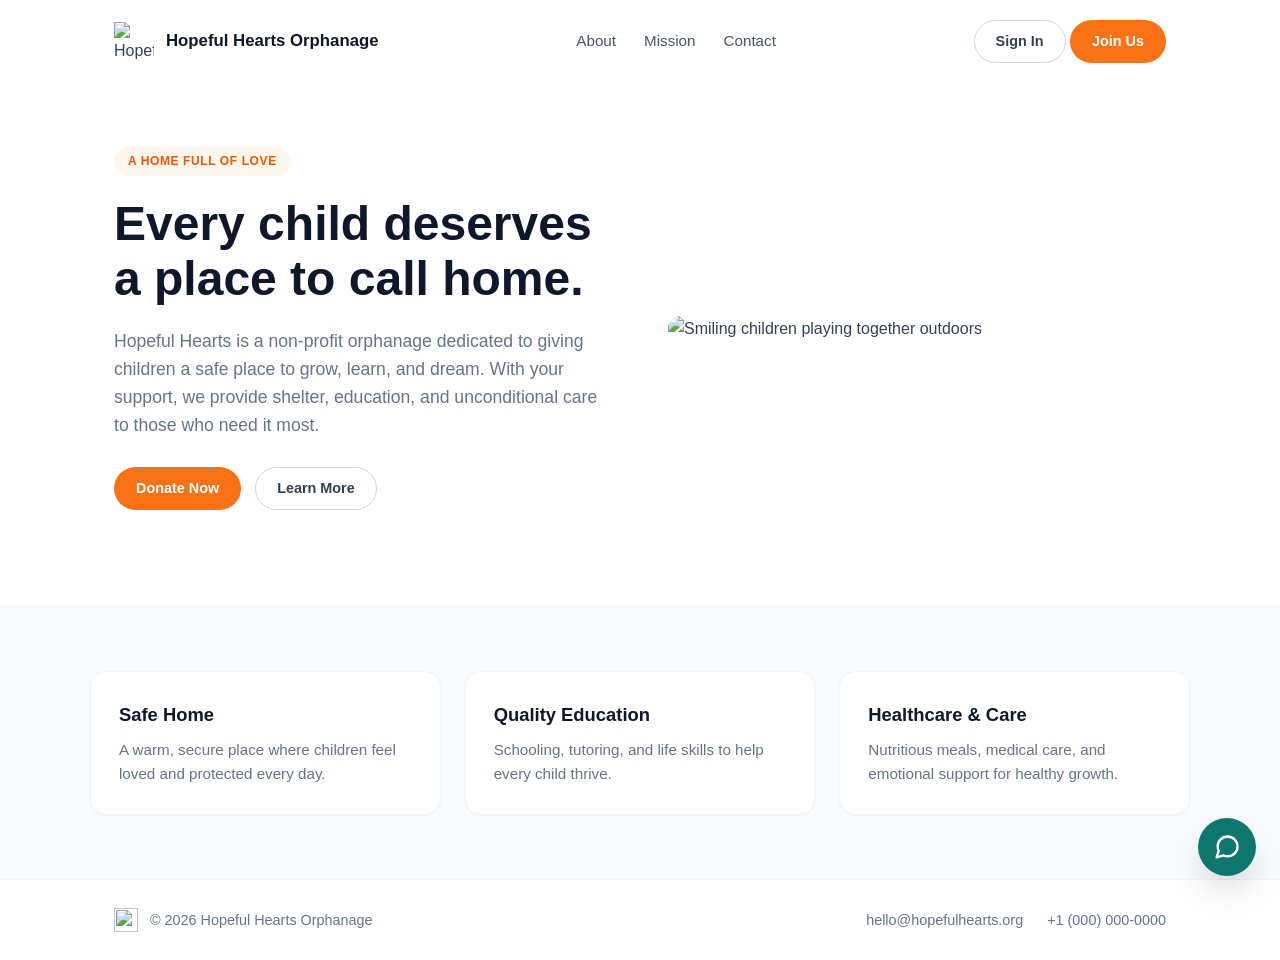
==== index.html @ b9cfb83c "Add chatbot assistant" ====
<!DOCTYPE html>
<html lang="en">
<head>
  <meta charset="UTF-8" />
  <meta name="viewport" content="width=device-width, initial-scale=1.0" />
  <title>Hopeful Hearts Orphanage — A Home Full of Love</title>
  <meta name="description" content="Hopeful Hearts is an NGO orphanage providing a safe, loving home, education, and bright futures for children in need." />
  <link rel="stylesheet" href="styles.css" />
</head>
<body>
  <header class="site-header">
    <div class="brand">
      <img src="logo.png" alt="Hopeful Hearts logo" class="brand-logo" />
      <span class="brand-name">Hopeful Hearts Orphanage</span>
    </div>
    <nav class="site-nav">
      <a href="#about">About</a>
      <a href="#mission">Mission</a>
      <a href="#contact">Contact</a>
      <a href="dashboard.html" id="dashboardLink" style="display:none;">📊 Dashboard</a>
    </nav>
    <div id="authButtons">
      <a href="login.html" class="btn btn-outline">Sign In</a>
      <a href="signup.html" class="btn btn-primary">Join Us</a>
    </div>
    <div id="userMenu" style="display:none; align-items:center; gap:12px;">
      <span id="userNameDisplay" style="font-weight:500; color:#0f172a;"></span>
      <button id="logoutBtn" class="btn btn-outline" style="padding:6px 14px; font-size:0.85rem; cursor:pointer;">Logout</button>
    </div>
  </header>

  <main class="hero" id="about">
    <div class="hero-text">
      <span class="tag">A home full of love</span>
      <h1>Every child deserves a place to call home.</h1>
      <p>
        Hopeful Hearts is a non-profit orphanage dedicated to giving children
        a safe place to grow, learn, and dream. With your support, we provide
        shelter, education, and unconditional care to those who need it most.
      </p>
      <div class="hero-actions">
        <a href="#" id="donateBtn" class="btn btn-primary">Donate Now</a>
        <a href="#mission" class="btn btn-outline">Learn More</a>
      </div>
    </div>
    <div class="hero-image">
      <img src="kids.jpg" alt="Smiling children playing together outdoors" />
    </div>
  </main>

  <section class="mission" id="mission">
    <div class="mission-grid">
      <div class="card">
        <h3>Safe Home</h3>
        <p>A warm, secure place where children feel loved and protected every day.</p>
      </div>
      <div class="card">
        <h3>Quality Education</h3>
        <p>Schooling, tutoring, and life skills to help every child thrive.</p>
      </div>
      <div class="card">
        <h3>Healthcare &amp; Care</h3>
        <p>Nutritious meals, medical care, and emotional support for healthy growth.</p>
      </div>
    </div>
  </section>

  <aside class="chatbot" aria-label="Hopeful Hearts chat assistant">
    <button class="chatbot-toggle" type="button" aria-label="Open chat" aria-expanded="false" aria-controls="chatbot-panel">
      <svg class="chatbot-icon" viewBox="0 0 24 24" aria-hidden="true">
        <path d="M21 11.5a8.5 8.5 0 0 1-8.5 8.5 8.3 8.3 0 0 1-3.8-.9L3 21l1.9-5.7A8.3 8.3 0 0 1 4 11.5a8.5 8.5 0 1 1 17 0Z" />
      </svg>
    </button>

    <section class="chatbot-panel" id="chatbot-panel" aria-hidden="true" inert>
      <header class="chatbot-header">
        <div>
          <p class="chatbot-kicker">Hopeful Hearts</p>
          <h2>Chat Assistant</h2>
        </div>
        <button class="chatbot-close" type="button" aria-label="Close chat">x</button>
      </header>

      <div class="chatbot-messages" aria-live="polite"></div>

      <div class="chatbot-prompts" aria-label="Suggested questions">
        <button type="button" data-prompt="How can I donate?">Donate</button>
        <button type="button" data-prompt="How can I volunteer?">Volunteer</button>
        <button type="button" data-prompt="Can I visit the orphanage?">Visit</button>
        <button type="button" data-prompt="How do I contact you?">Contact</button>
      </div>

      <form class="chatbot-form">
        <label class="sr-only" for="chatbot-input">Ask a question</label>
        <input id="chatbot-input" type="text" autocomplete="off" placeholder="Ask a question..." />
        <button type="submit">Send</button>
      </form>
    </section>
  </aside>

  <footer class="site-footer" id="contact">
    <div class="footer-inner">
      <div class="brand">
        <img src="logo.png" alt="" class="brand-logo small" />
        <span>© 2026 Hopeful Hearts Orphanage</span>
      </div>
      <div class="footer-links">
        <a href="mailto:hello@hopefulhearts.org">hello@hopefulhearts.org</a>
        <a href="tel:+10000000000">+1 (000) 000-0000</a>
      </div>
    </div>
  </footer>

  <script type="importmap">
    {
      "imports": {
        "@supabase/supabase-js": "https://cdn.jsdelivr.net/npm/@supabase/supabase-js/+esm"
      }
    }
  </script>

  <script type="module">
    import { createClient } from '@supabase/supabase-js'

    const supabaseUrl = 'https://irzqdsxdiifosqzqdypj.supabase.co'
    const supabaseAnonKey = 'eyJhbGciOiJIUzI1NiIsInR5cCI6IkpXVCJ9.eyJpc3MiOiJzdXBhYmFzZSIsInJlZiI6ImlyenFkc3hkaWlmb3NxenFkeXBqIiwicm9sZSI6ImFub24iLCJpYXQiOjE3ODM0MTgwMjYsImV4cCI6MjA5ODk5NDAyNn0.2mzC2WjiVIN2imGfKh0aKhdP97PCT6eLsTxOS4lfbh0'
    const supabase = createClient(supabaseUrl, supabaseAnonKey)

    const authButtons = document.getElementById('authButtons')
    const userMenu = document.getElementById('userMenu')
    const userNameDisplay = document.getElementById('userNameDisplay')
    const logoutBtn = document.getElementById('logoutBtn')
    const donateBtn = document.getElementById('donateBtn')
    const dashboardLink = document.getElementById('dashboardLink')

    async function checkUser() {
      const { data: { user } } = await supabase.auth.getUser()
      
      if (user) {
        authButtons.style.display = 'none'
        userMenu.style.display = 'flex'
        
        const { data: profile } = await supabase
          .from('users')
          .select('display_name, role')
          .eq('id', user.id)
          .single()
        
        userNameDisplay.textContent = profile?.display_name || user.email
        
        if (profile?.role === 'admin') {
          dashboardLink.style.display = 'inline'
        }
        
        donateBtn.href = 'donate.html'
        donateBtn.onclick = null
      } else {
        authButtons.style.display = 'flex'
        userMenu.style.display = 'none'
        dashboardLink.style.display = 'none'
        
        donateBtn.href = 'javascript:void(0)'
        donateBtn.onclick = function(e) {
          e.preventDefault()
          e.stopPropagation()
          const shouldLogin = confirm('Please sign in or create an account to donate. Click OK to login.')
          if (shouldLogin) {
            window.location.href = 'login.html?return=donate.html'
          }
        }
      }
    }

    logoutBtn.addEventListener('click', async () => {
      await supabase.auth.signOut()
      window.location.reload()
    })

    checkUser()

    supabase.auth.onAuthStateChange(() => {
      checkUser()
    })
  </script>
  <script src="script.js"></script>
</body>
</html>
---- styles.css ----
* { box-sizing: border-box; margin: 0; padding: 0; }

body {
  font-family: -apple-system, BlinkMacSystemFont, "Segoe UI", Roboto, Helvetica, Arial, sans-serif;
  background: #ffffff;
  color: #334155;
  line-height: 1.6;
}

a { text-decoration: none; color: inherit; }

/* Header */
.site-header {
  max-width: 1100px;
  margin: 0 auto;
  padding: 20px 24px;
  display: flex;
  align-items: center;
  justify-content: space-between;
  gap: 16px;
}

.brand { display: flex; align-items: center; gap: 12px; }
.brand-logo { width: 40px; height: 40px; object-fit: contain; }
.brand-logo.small { width: 24px; height: 24px; }
.brand-name { font-weight: 600; color: #0f172a; font-size: 1.05rem; }

.site-nav { display: flex; gap: 28px; font-size: 0.95rem; color: #475569; font-weight: 500; }
.site-nav a:hover { color: #0f172a; }

/* Buttons */
.btn {
  display: inline-block;
  padding: 10px 22px;
  border-radius: 999px;
  font-size: 0.9rem;
  font-weight: 600;
  transition: all 0.2s ease;
  cursor: pointer;
}
.btn-primary { background: #f97316; color: #fff; }
.btn-primary:hover { background: #ea580c; }
.btn-outline { border: 1px solid #cbd5e1; color: #334155; padding: 9px 21px; }
.btn-outline:hover { border-color: #0f172a; color: #0f172a; }

/* Hero */
.hero {
  max-width: 1100px;
  margin: 0 auto;
  padding: 64px 24px 96px;
  display: grid;
  grid-template-columns: 1fr 1fr;
  gap: 56px;
  align-items: center;
}

.tag {
  display: inline-block;
  background: #fff7ed;
  color: #ea580c;
  padding: 5px 14px;
  border-radius: 999px;
  font-size: 0.75rem;
  font-weight: 700;
  letter-spacing: 0.05em;
  text-transform: uppercase;
  margin-bottom: 20px;
}

.hero-text h1 {
  font-size: 3rem;
  font-weight: 700;
  color: #0f172a;
  line-height: 1.15;
  margin-bottom: 20px;
}

.hero-text p {
  font-size: 1.1rem;
  color: #64748b;
  margin-bottom: 28px;
}

.hero-actions { display: flex; gap: 14px; flex-wrap: wrap; }

.hero-image img {
  width: 100%;
  aspect-ratio: 1 / 1;
  object-fit: cover;
  border-radius: 24px;
  box-shadow: 0 20px 40px -15px rgba(0, 0, 0, 0.2);
}

/* Mission */
.mission {
  background: #f8fafc;
  border-top: 1px solid #f1f5f9;
  padding: 64px 24px;
}

.mission-grid {
  max-width: 1100px;
  margin: 0 auto;
  display: grid;
  grid-template-columns: repeat(3, 1fr);
  gap: 24px;
}

.card {
  background: #fff;
  padding: 28px;
  border-radius: 16px;
  box-shadow: 0 1px 2px rgba(0,0,0,0.04);
  border: 1px solid #f1f5f9;
}

.card h3 { color: #0f172a; font-size: 1.15rem; margin-bottom: 8px; }
.card p { font-size: 0.95rem; color: #64748b; }

/* Chatbot */
.sr-only {
  position: absolute;
  width: 1px;
  height: 1px;
  padding: 0;
  margin: -1px;
  overflow: hidden;
  clip: rect(0, 0, 0, 0);
  white-space: nowrap;
  border: 0;
}

.chatbot {
  position: fixed;
  right: 24px;
  bottom: 24px;
  z-index: 20;
  display: flex;
  flex-direction: column;
  align-items: flex-end;
  gap: 14px;
}

.chatbot-toggle {
  width: 58px;
  height: 58px;
  display: inline-grid;
  place-items: center;
  border: 0;
  border-radius: 50%;
  background: #0f766e;
  color: #fff;
  box-shadow: 0 18px 38px -18px rgba(15, 23, 42, 0.7);
  cursor: pointer;
  transition: transform 0.2s ease, background 0.2s ease, box-shadow 0.2s ease;
}

.chatbot-toggle:hover,
.chatbot-toggle:focus-visible {
  background: #115e59;
  box-shadow: 0 20px 44px -16px rgba(15, 23, 42, 0.75);
  transform: translateY(-2px);
}

.chatbot-icon {
  width: 28px;
  height: 28px;
  fill: none;
  stroke: currentColor;
  stroke-width: 2;
  stroke-linecap: round;
  stroke-linejoin: round;
}

.chatbot-panel {
  position: absolute;
  right: 0;
  bottom: 76px;
  width: min(380px, calc(100vw - 32px));
  height: min(580px, calc(100vh - 124px));
  display: grid;
  grid-template-rows: auto minmax(0, 1fr) auto auto;
  overflow: hidden;
  background: #fff;
  border: 1px solid #dbe4ee;
  border-radius: 8px;
  box-shadow: 0 24px 70px -30px rgba(15, 23, 42, 0.55);
  opacity: 0;
  pointer-events: none;
  transform: translateY(14px) scale(0.98);
  transform-origin: bottom right;
  transition: opacity 0.2s ease, transform 0.2s ease;
}

.chatbot.is-open .chatbot-panel {
  opacity: 1;
  pointer-events: auto;
  transform: translateY(0) scale(1);
}

.chatbot-header {
  display: flex;
  justify-content: space-between;
  align-items: center;
  gap: 16px;
  padding: 18px 18px 16px;
  background: #0f766e;
  color: #fff;
}

.chatbot-kicker {
  margin-bottom: 2px;
  color: #ccfbf1;
  font-size: 0.73rem;
  font-weight: 700;
  text-transform: uppercase;
  letter-spacing: 0.08em;
}

.chatbot-header h2 {
  color: #fff;
  font-size: 1.05rem;
  line-height: 1.2;
}

.chatbot-close {
  width: 34px;
  height: 34px;
  flex: 0 0 auto;
  border: 1px solid rgba(255, 255, 255, 0.34);
  border-radius: 50%;
  background: rgba(255, 255, 255, 0.12);
  color: #fff;
  font-size: 1rem;
  font-weight: 700;
  cursor: pointer;
}

.chatbot-close:hover,
.chatbot-close:focus-visible {
  background: rgba(255, 255, 255, 0.22);
}

.chatbot-messages {
  min-height: 0;
  padding: 18px;
  overflow-y: auto;
  background: #f8fafc;
}

.chatbot-message {
  width: fit-content;
  max-width: 86%;
  margin-bottom: 12px;
  padding: 10px 12px;
  border-radius: 8px;
  font-size: 0.9rem;
  line-height: 1.45;
}

.chatbot-message.bot {
  background: #fff;
  color: #334155;
  border: 1px solid #e2e8f0;
}

.chatbot-message.user {
  margin-left: auto;
  background: #f97316;
  color: #fff;
}

.chatbot-prompts {
  display: grid;
  grid-template-columns: repeat(4, minmax(0, 1fr));
  gap: 8px;
  padding: 12px 14px;
  border-top: 1px solid #e2e8f0;
  background: #fff;
}

.chatbot-prompts button {
  min-width: 0;
  border: 1px solid #cbd5e1;
  border-radius: 999px;
  background: #fff;
  color: #334155;
  padding: 7px 8px;
  font-size: 0.78rem;
  font-weight: 700;
  cursor: pointer;
}

.chatbot-prompts button:hover,
.chatbot-prompts button:focus-visible {
  border-color: #0f766e;
  color: #0f766e;
}

.chatbot-form {
  display: grid;
  grid-template-columns: minmax(0, 1fr) auto;
  gap: 10px;
  padding: 14px;
  border-top: 1px solid #e2e8f0;
  background: #fff;
}

.chatbot-form input {
  min-width: 0;
  border: 1px solid #cbd5e1;
  border-radius: 999px;
  padding: 11px 14px;
  color: #0f172a;
  font: inherit;
}

.chatbot-form input:focus {
  outline: 2px solid rgba(15, 118, 110, 0.28);
  border-color: #0f766e;
}

.chatbot-form button {
  border: 0;
  border-radius: 999px;
  background: #0f766e;
  color: #fff;
  padding: 0 16px;
  font-weight: 700;
  cursor: pointer;
}

.chatbot-form button:hover,
.chatbot-form button:focus-visible {
  background: #115e59;
}

/* Footer */
.site-footer { border-top: 1px solid #f1f5f9; }
.footer-inner {
  max-width: 1100px;
  margin: 0 auto;
  padding: 28px 24px;
  display: flex;
  justify-content: space-between;
  align-items: center;
  font-size: 0.9rem;
  color: #64748b;
  flex-wrap: wrap;
  gap: 16px;
}
.footer-links { display: flex; gap: 24px; }
.footer-links a:hover { color: #0f172a; }

/* Responsive */
@media (max-width: 768px) {
  .site-nav { display: none; }
  .hero { grid-template-columns: 1fr; padding: 40px 24px 64px; gap: 40px; }
  .hero-text h1 { font-size: 2.2rem; }
  .mission-grid { grid-template-columns: 1fr; }
  .chatbot { right: 16px; bottom: 16px; }
  .chatbot-panel { bottom: 72px; height: min(560px, calc(100vh - 104px)); }
  .chatbot-prompts { grid-template-columns: repeat(2, minmax(0, 1fr)); }
}
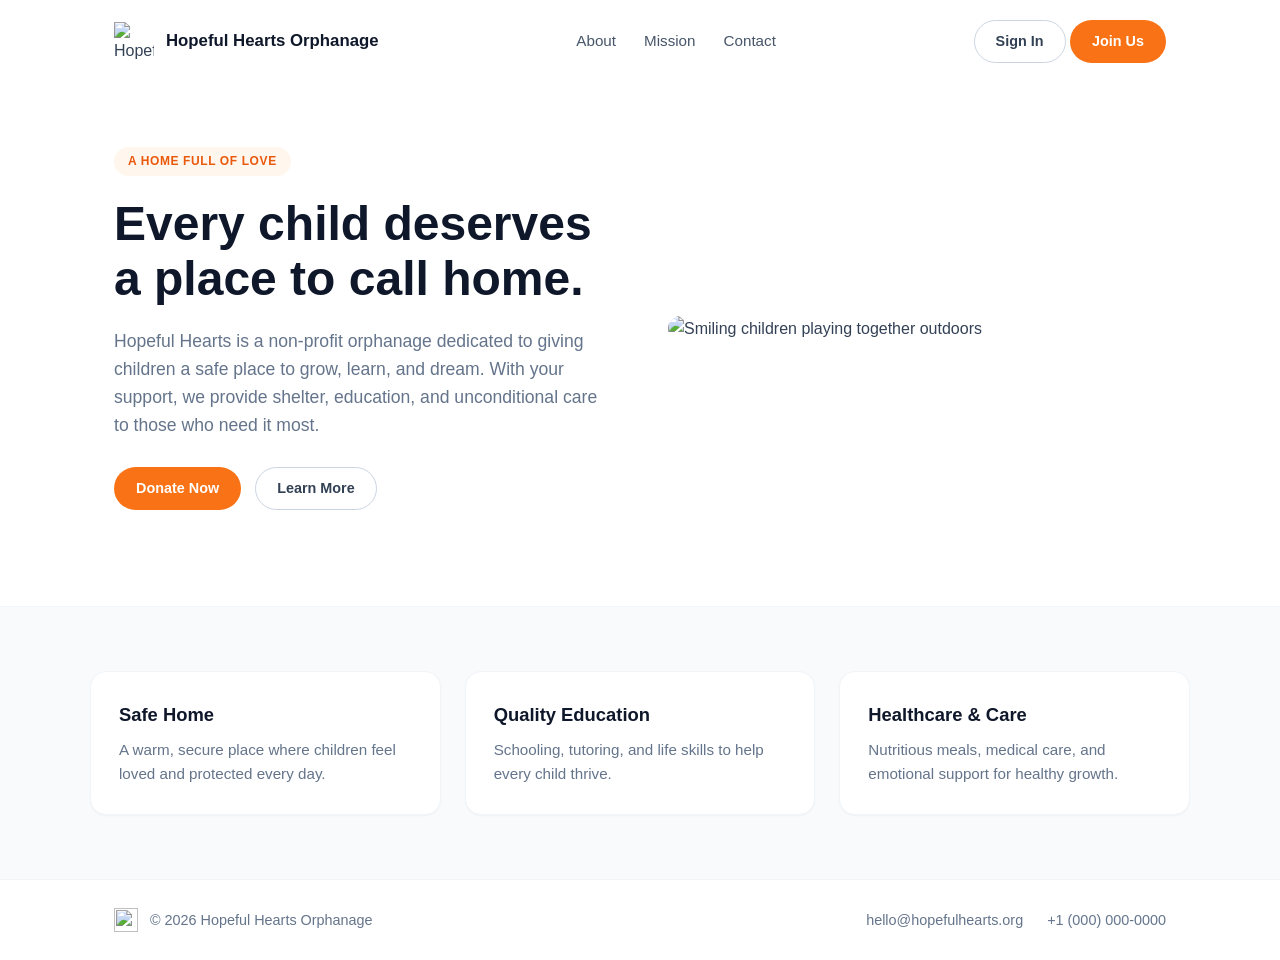
==== commit a7f2ccb4: "Add donation trends bar chart, compact graphs, admin dashboard updates" ====
--- a/index.html
+++ b/index.html
@@ -17,7 +17,7 @@
       <a href="#about">About</a>
       <a href="#mission">Mission</a>
       <a href="#contact">Contact</a>
-      <a href="dashboard.html" id="dashboardLink" style="display:none;">📊 Dashboard</a>
+      <a href="admin/admin.html" id="dashboardLink" style="display:none;">📊 Dashboard</a>
     </nav>
     <div id="authButtons">
       <a href="login.html" class="btn btn-outline">Sign In</a>
@@ -64,39 +64,6 @@
       </div>
     </div>
   </section>
-
-  <aside class="chatbot" aria-label="Hopeful Hearts chat assistant">
-    <button class="chatbot-toggle" type="button" aria-label="Open chat" aria-expanded="false" aria-controls="chatbot-panel">
-      <svg class="chatbot-icon" viewBox="0 0 24 24" aria-hidden="true">
-        <path d="M21 11.5a8.5 8.5 0 0 1-8.5 8.5 8.3 8.3 0 0 1-3.8-.9L3 21l1.9-5.7A8.3 8.3 0 0 1 4 11.5a8.5 8.5 0 1 1 17 0Z" />
-      </svg>
-    </button>
-
-    <section class="chatbot-panel" id="chatbot-panel" aria-hidden="true" inert>
-      <header class="chatbot-header">
-        <div>
-          <p class="chatbot-kicker">Hopeful Hearts</p>
-          <h2>Chat Assistant</h2>
-        </div>
-        <button class="chatbot-close" type="button" aria-label="Close chat">x</button>
-      </header>
-
-      <div class="chatbot-messages" aria-live="polite"></div>
-
-      <div class="chatbot-prompts" aria-label="Suggested questions">
-        <button type="button" data-prompt="How can I donate?">Donate</button>
-        <button type="button" data-prompt="How can I volunteer?">Volunteer</button>
-        <button type="button" data-prompt="Can I visit the orphanage?">Visit</button>
-        <button type="button" data-prompt="How do I contact you?">Contact</button>
-      </div>
-
-      <form class="chatbot-form">
-        <label class="sr-only" for="chatbot-input">Ask a question</label>
-        <input id="chatbot-input" type="text" autocomplete="off" placeholder="Ask a question..." />
-        <button type="submit">Send</button>
-      </form>
-    </section>
-  </aside>
 
   <footer class="site-footer" id="contact">
     <div class="footer-inner">
@@ -182,6 +149,5 @@
       checkUser()
     })
   </script>
-  <script src="script.js"></script>
 </body>
-</html>
+</html>
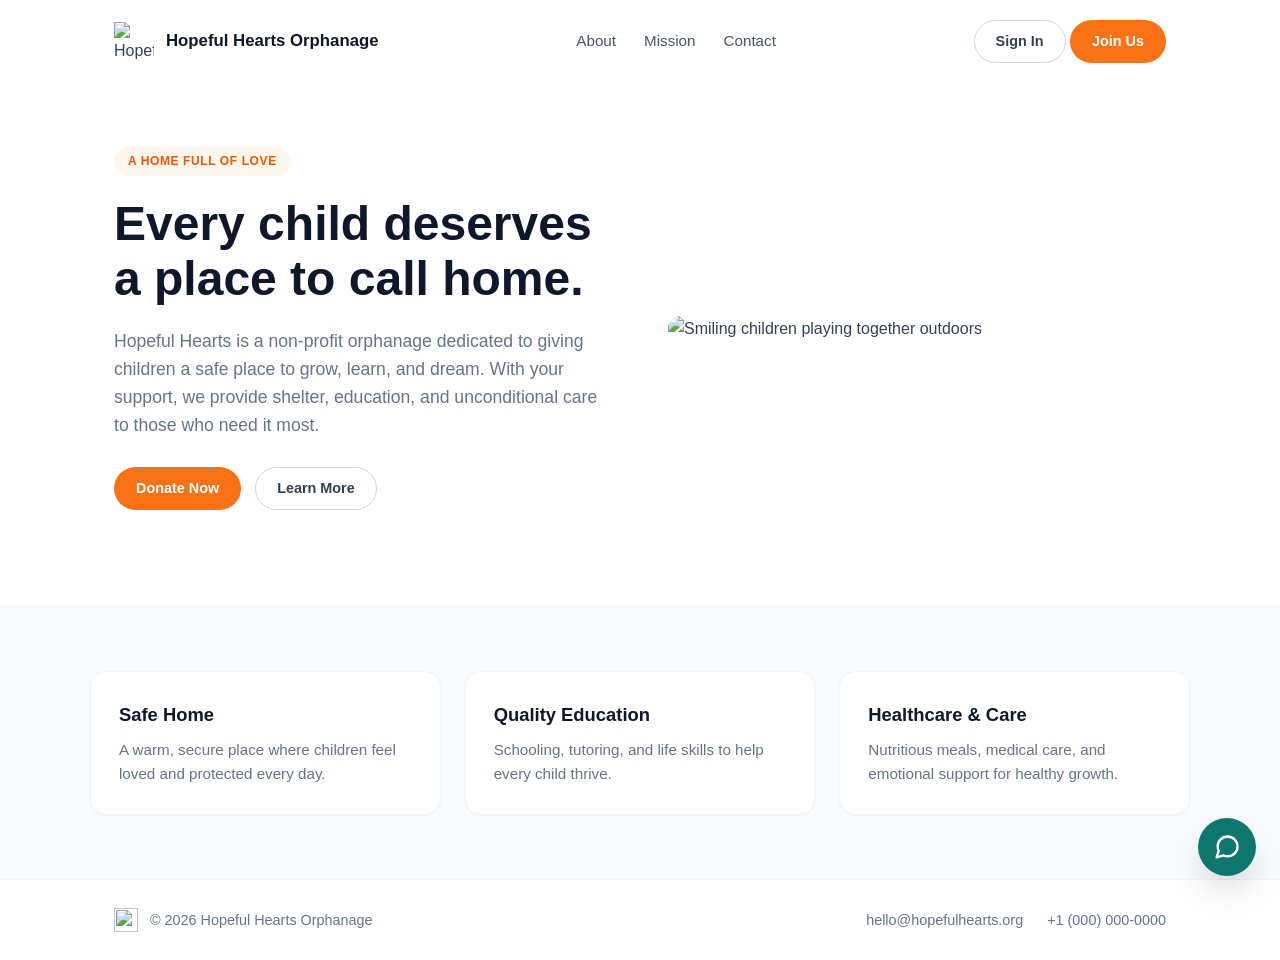
==== commit 9f64d467: "Merge origin/main into Ntando - keep correct admin dashboard path" ====
--- a/index.html
+++ b/index.html
@@ -25,6 +25,7 @@
     </div>
     <div id="userMenu" style="display:none; align-items:center; gap:12px;">
       <span id="userNameDisplay" style="font-weight:500; color:#0f172a;"></span>
+      <a href="balance.html" style="color: #f97316; font-weight: 500;">Balance</a>
       <button id="logoutBtn" class="btn btn-outline" style="padding:6px 14px; font-size:0.85rem; cursor:pointer;">Logout</button>
     </div>
   </header>
@@ -64,6 +65,39 @@
       </div>
     </div>
   </section>
+
+  <aside class="chatbot" aria-label="Hopeful Hearts chat assistant">
+    <button class="chatbot-toggle" type="button" aria-label="Open chat" aria-expanded="false" aria-controls="chatbot-panel">
+      <svg class="chatbot-icon" viewBox="0 0 24 24" aria-hidden="true">
+        <path d="M21 11.5a8.5 8.5 0 0 1-8.5 8.5 8.3 8.3 0 0 1-3.8-.9L3 21l1.9-5.7A8.3 8.3 0 0 1 4 11.5a8.5 8.5 0 1 1 17 0Z" />
+      </svg>
+    </button>
+
+    <section class="chatbot-panel" id="chatbot-panel" aria-hidden="true" inert>
+      <header class="chatbot-header">
+        <div>
+          <p class="chatbot-kicker">Hopeful Hearts</p>
+          <h2>Chat Assistant</h2>
+        </div>
+        <button class="chatbot-close" type="button" aria-label="Close chat">x</button>
+      </header>
+
+      <div class="chatbot-messages" aria-live="polite"></div>
+
+      <div class="chatbot-prompts" aria-label="Suggested questions">
+        <button type="button" data-prompt="How can I donate?">Donate</button>
+        <button type="button" data-prompt="How can I volunteer?">Volunteer</button>
+        <button type="button" data-prompt="Can I visit the orphanage?">Visit</button>
+        <button type="button" data-prompt="How do I contact you?">Contact</button>
+      </div>
+
+      <form class="chatbot-form">
+        <label class="sr-only" for="chatbot-input">Ask a question</label>
+        <input id="chatbot-input" type="text" autocomplete="off" placeholder="Ask a question..." />
+        <button type="submit">Send</button>
+      </form>
+    </section>
+  </aside>
 
   <footer class="site-footer" id="contact">
     <div class="footer-inner">
@@ -149,5 +183,6 @@
       checkUser()
     })
   </script>
+  <script src="script.js"></script>
 </body>
-</html>+</html>
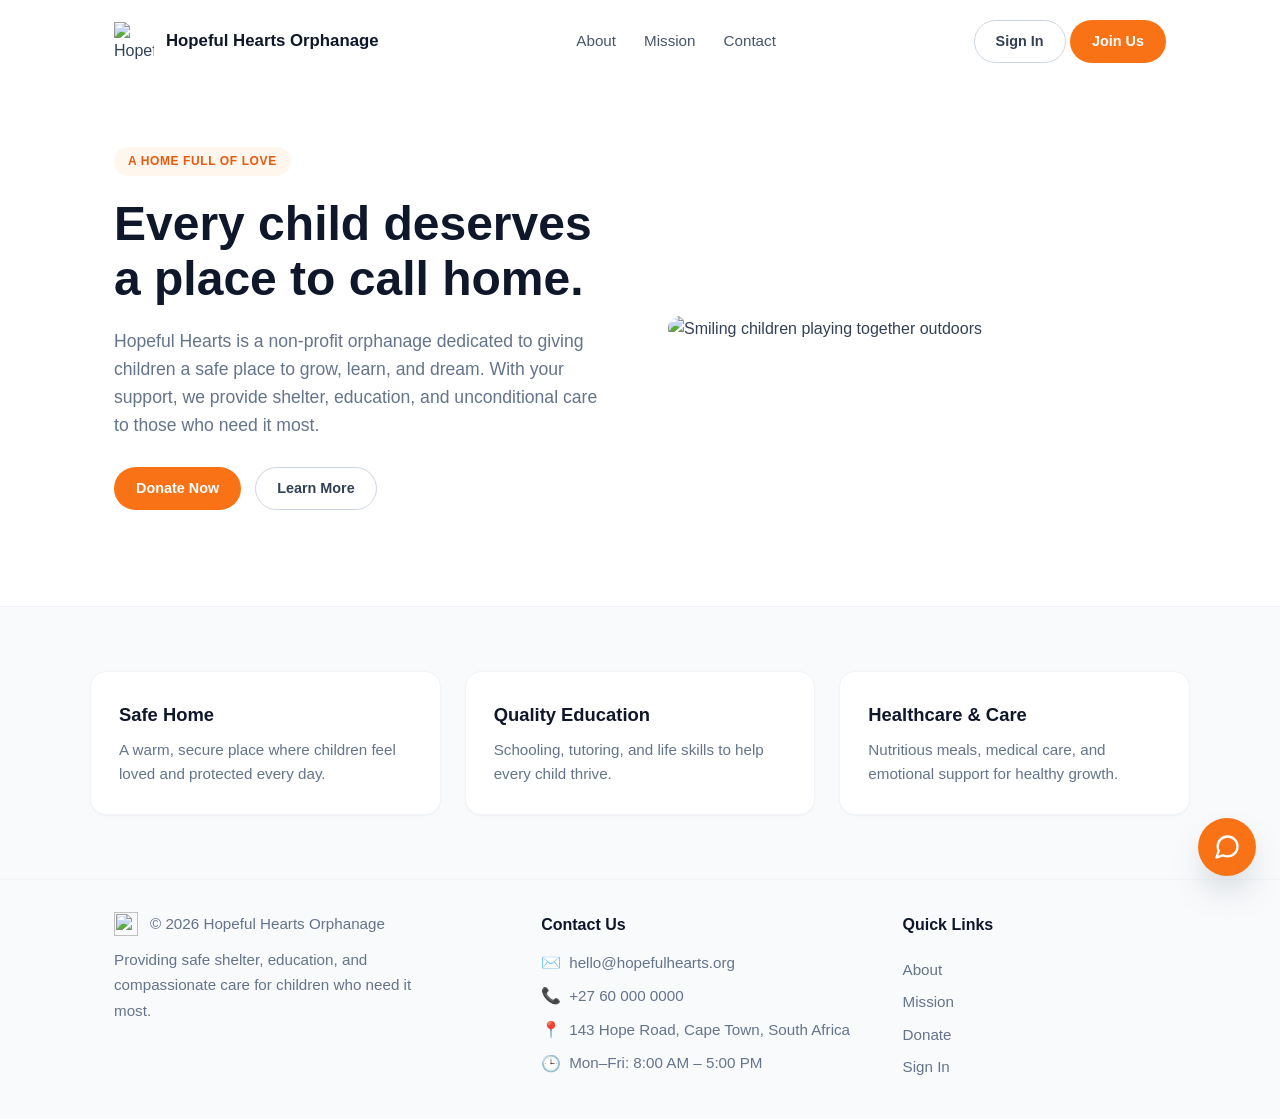
==== commit 276ddc84: "volunteer second try" ====
--- a/index.html
+++ b/index.html
@@ -16,8 +16,9 @@
     <nav class="site-nav">
       <a href="#about">About</a>
       <a href="#mission">Mission</a>
+      <a href="#volunteer" id="volunteerNavLink" style="display:none;">Volunteer</a>
       <a href="#contact">Contact</a>
-      <a href="admin/admin.html" id="dashboardLink" style="display:none;">📊 Dashboard</a>
+      <a href="admin/admin.html" id="dashboardLink" style="display:none;">Dashboard</a>
     </nav>
     <div id="authButtons">
       <a href="login.html" class="btn btn-outline">Sign In</a>
@@ -66,6 +67,36 @@
     </div>
   </section>
 
+   <section class="volunteer" id="volunteer" style="display:none;">
+  <div class="volunteer-inner">
+    <div class="volunteer-text">
+      <span class="tag tag-grove">Give your time</span>
+      <h2>Volunteering changes more than a schedule.</h2>
+      <blockquote class="volunteer-quote">
+        <p>“The cause of making the world a better place for children unites us all.”</p>
+        — Liam Neeson
+      </blockquote>
+      <p>
+        Join our team of dedicated volunteers and help us create a brighter future for
+        children in need. Whether you can offer your time, skills, or resources, every
+        contribution makes a difference.
+      </p>
+      <a href="volunteer.html" class="btn btn-grove" id="volunteerBtn">Become a Volunteer</a>
+    </div>
+
+    <!-- <div class="volunteer-impact">
+      <svg class="volunteer-icon" viewBox="0 0 24 24" aria-hidden="true">
+        <path d="M12 21s-7.5-4.6-10-9.3C.5 8.2 2.3 4.8 5.6 4.2c2-.4 3.9.5 5 2.1 1.1-1.6 3-2.5 5-2.1 3.3.6 5.1 4 3.6 7.5C19.5 16.4 12 21 12 21Z" />
+      </svg>
+      <ul class="impact-stats">
+        <li><strong>60+</strong><span>Active volunteers</span></li>
+        <li><strong>300+</strong><span>Hours given monthly</span></li>
+        <li><strong>8</strong><span>Ongoing programs</span></li>
+      </ul>
+    </div> -->
+  </div>
+</section>
+
   <aside class="chatbot" aria-label="Hopeful Hearts chat assistant">
     <button class="chatbot-toggle" type="button" aria-label="Open chat" aria-expanded="false" aria-controls="chatbot-panel">
       <svg class="chatbot-icon" viewBox="0 0 24 24" aria-hidden="true">
@@ -101,16 +132,38 @@
 
   <footer class="site-footer" id="contact">
     <div class="footer-inner">
-      <div class="brand">
-        <img src="logo.png" alt="" class="brand-logo small" />
-        <span>© 2026 Hopeful Hearts Orphanage</span>
-      </div>
+      <div class="footer-brand">
+        <div class="brand">
+          <img src="logo.png" alt="" class="brand-logo small" />
+          <span>© 2026 Hopeful Hearts Orphanage</span>
+        </div>
+        <p>Providing safe shelter, education, and compassionate care for children who need it most.</p>
+      </div>
+
+      <div class="footer-contact">
+        <h3>Contact Us</h3>
+        <ul class="contact-list">
+          <li><span class="contact-icon" aria-hidden="true">✉️</span><a href="mailto:hello@hopefulhearts.org">hello@hopefulhearts.org</a></li>
+          <li><span class="contact-icon" aria-hidden="true">📞</span><a href="tel:+27600000000">+27 60 000 0000</a></li>
+          <li><span class="contact-icon" aria-hidden="true">📍</span>143 Hope Road, Cape Town, South Africa</li>
+          <li><span class="contact-icon" aria-hidden="true">🕒</span>Mon–Fri: 8:00 AM – 5:00 PM</li>
+        </ul>
+      </div>
+
       <div class="footer-links">
-        <a href="mailto:hello@hopefulhearts.org">hello@hopefulhearts.org</a>
-        <a href="tel:+10000000000">+1 (000) 000-0000</a>
+        <h3>Quick Links</h3>
+        <a href="#about">About</a>
+        <a href="#mission">Mission</a>
+        <a href="donate.html">Donate</a>
+        <a href="login.html">Sign In</a>
       </div>
     </div>
   </footer>
+
+    <div id="volunteerToast" style="display:none; position:fixed; bottom:32px; left:50%; transform:translateX(-50%); background:#fff; border:1px solid #fed7aa; border-radius:12px; padding:16px 24px; box-shadow:0 8px 24px rgba(0,0,0,0.12); z-index:100; text-align:center; min-width:260px;">
+    <p style="font-weight:600; color:#0f172a; margin-bottom:4px;">🧡 Thank you!</p>
+    <p style="color:#64748b; font-size:0.9rem;">We will get back to you soon.</p>
+  </div>
 
   <script type="importmap">
     {
@@ -133,6 +186,16 @@
     const logoutBtn = document.getElementById('logoutBtn')
     const donateBtn = document.getElementById('donateBtn')
     const dashboardLink = document.getElementById('dashboardLink')
+    const volunteerSection = document.getElementById('volunteer')
+    const volunteerNavLink = document.getElementById('volunteerNavLink')
+    const volunteerBtn = document.getElementById('volunteerBtn')
+    const volunteerToast = document.getElementById('volunteerToast')
+
+    volunteerBtn.addEventListener('click', (e) => {
+      e.preventDefault()
+      volunteerToast.style.display = 'block'
+      setTimeout(() => { volunteerToast.style.display = 'none' }, 4000)
+    })
 
     async function checkUser() {
       const { data: { user } } = await supabase.auth.getUser()
@@ -155,6 +218,8 @@
         
         donateBtn.href = 'donate.html'
         donateBtn.onclick = null
+        volunteerSection.style.display = 'block'
+        volunteerNavLink.style.display = 'inline'
       } else {
         authButtons.style.display = 'flex'
         userMenu.style.display = 'none'
@@ -169,6 +234,8 @@
             window.location.href = 'login.html?return=donate.html'
           }
         }
+        volunteerSection.style.display = 'none'
+        volunteerNavLink.style.display = 'none'
       }
     }
 
--- a/styles.css
+++ b/styles.css
@@ -148,7 +148,7 @@
   place-items: center;
   border: 0;
   border-radius: 50%;
-  background: #0f766e;
+  background: #f97316;
   color: #fff;
   box-shadow: 0 18px 38px -18px rgba(15, 23, 42, 0.7);
   cursor: pointer;
@@ -157,7 +157,7 @@
 
 .chatbot-toggle:hover,
 .chatbot-toggle:focus-visible {
-  background: #115e59;
+  background: #ea580c;
   box-shadow: 0 20px 44px -16px rgba(15, 23, 42, 0.75);
   transform: translateY(-2px);
 }
@@ -204,13 +204,13 @@
   align-items: center;
   gap: 16px;
   padding: 18px 18px 16px;
-  background: #0f766e;
+  background: #f97316;
   color: #fff;
 }
 
 .chatbot-kicker {
   margin-bottom: 2px;
-  color: #ccfbf1;
+  color: #fff7ed;
   font-size: 0.73rem;
   font-weight: 700;
   text-transform: uppercase;
@@ -293,8 +293,8 @@
 
 .chatbot-prompts button:hover,
 .chatbot-prompts button:focus-visible {
-  border-color: #0f766e;
-  color: #0f766e;
+  border-color: #f97316;
+  color: #f97316;
 }
 
 .chatbot-form {
@@ -316,14 +316,14 @@
 }
 
 .chatbot-form input:focus {
-  outline: 2px solid rgba(15, 118, 110, 0.28);
-  border-color: #0f766e;
+  outline: 2px solid rgba(249, 115, 22, 0.28);
+  border-color: #f97316;
 }
 
 .chatbot-form button {
   border: 0;
   border-radius: 999px;
-  background: #0f766e;
+  background: #f97316;
   color: #fff;
   padding: 0 16px;
   font-weight: 700;
@@ -332,25 +332,63 @@
 
 .chatbot-form button:hover,
 .chatbot-form button:focus-visible {
-  background: #115e59;
+  background: #ea580c;
 }
 
 /* Footer */
-.site-footer { border-top: 1px solid #f1f5f9; }
+.site-footer {
+  border-top: 1px solid #f1f5f9;
+  background: #f8fafc;
+}
 .footer-inner {
   max-width: 1100px;
   margin: 0 auto;
-  padding: 28px 24px;
+  padding: 32px 24px 40px;
+  display: grid;
+  grid-template-columns: 1.2fr 1fr 0.8fr;
+  gap: 32px;
+  align-items: start;
+  font-size: 0.95rem;
+  color: #64748b;
+}
+.footer-brand p {
+  margin-top: 10px;
+  max-width: 320px;
+  line-height: 1.7;
+}
+.footer-contact h3,
+.footer-links h3 {
+  color: #0f172a;
+  font-size: 1rem;
+  margin-bottom: 12px;
+}
+.contact-list {
+  list-style: none;
+  display: grid;
+  gap: 8px;
+}
+.contact-list li {
   display: flex;
-  justify-content: space-between;
-  align-items: center;
-  font-size: 0.9rem;
-  color: #64748b;
-  flex-wrap: wrap;
-  gap: 16px;
-}
-.footer-links { display: flex; gap: 24px; }
-.footer-links a:hover { color: #0f172a; }
+  align-items: center;
+  gap: 8px;
+}
+.contact-icon {
+  display: inline-flex;
+  align-items: center;
+  justify-content: center;
+  width: 20px;
+  font-size: 1rem;
+  color: #f97316;
+}
+.contact-list a:hover,
+.footer-links a:hover {
+  color: #0f172a;
+}
+.footer-links {
+  display: flex;
+  flex-direction: column;
+  gap: 8px;
+}
 
 /* Responsive */
 @media (max-width: 768px) {
@@ -361,4 +399,92 @@
   .chatbot { right: 16px; bottom: 16px; }
   .chatbot-panel { bottom: 72px; height: min(560px, calc(100vh - 104px)); }
   .chatbot-prompts { grid-template-columns: repeat(2, minmax(0, 1fr)); }
-}
+  .footer-inner { grid-template-columns: 1fr; gap: 24px; }
+}
+
+/* Volunteer */
+.volunteer {
+  background: linear-gradient(180deg, #f0fdfa 0%, #ffffff 100%);
+  border-top: 1px solid #f1f5f9;
+  padding: 72px 24px;
+}
+
+.volunteer-inner {
+  max-width: 1100px;
+  margin: 0 auto;
+  display: grid;
+  grid-template-columns: 1.3fr 1fr;
+  gap: 56px;
+  align-items: center;
+}
+
+.tag-grove { background: #ccfbf1; color: #76490f; }
+
+.volunteer-text h2 {
+  font-size: 2rem;
+  font-weight: 700;
+  color: #0f172a;
+  line-height: 1.2;
+  margin: 16px 0 20px;
+}
+
+.volunteer-quote {
+  border-left: 3px solid #f5913a;
+  padding-left: 18px;
+  margin: 0 0 20px;
+  font-style: italic;
+  color: #475569;
+}
+.volunteer-quote p { 
+  font-size: 1.05rem; 
+  margin-bottom: 6px; 
+}
+.volunteer-quote cite { 
+  font-style: normal; 
+  font-size: 0.85rem; 
+  color: #e7eaef; 
+}
+
+.volunteer-text > p { 
+  color: #64748b; 
+  margin-bottom: 28px; 
+  font-size: 1rem; 
+}
+
+.btn-grove { 
+  background: #f97316; 
+  color: #fff; 
+}
+.btn-grove:hover { 
+  background: #ea580c; 
+}
+
+.volunteer-impact {
+  background: #fff;
+  border: 1px solid #f1f5f9;
+  border-radius: 20px;
+  padding: 32px 28px;
+  box-shadow: 0 20px 44px -24px rgba(15, 23, 42, 0.25);
+  transform: rotate(-1.5deg);
+}
+
+.volunteer-icon {
+  width: 34px;
+  height: 34px;
+  fill: none;
+  stroke: #f2ac57;
+  stroke-width: 1.8;
+  stroke-linecap: round;
+  stroke-linejoin: round;
+  margin-bottom: 18px;
+}
+
+.impact-stats { display: flex; flex-direction: column; gap: 16px; }
+.impact-stats li { display: flex; flex-direction: column; }
+.impact-stats strong { font-size: 1.6rem; color: #0f172a; font-weight: 700; }
+.impact-stats span { font-size: 0.85rem; color: #94a3b8; }
+
+@media (max-width: 768px) {
+  .volunteer-inner { grid-template-columns: 1fr; gap: 32px; }
+  .volunteer-impact { transform: none; }
+}
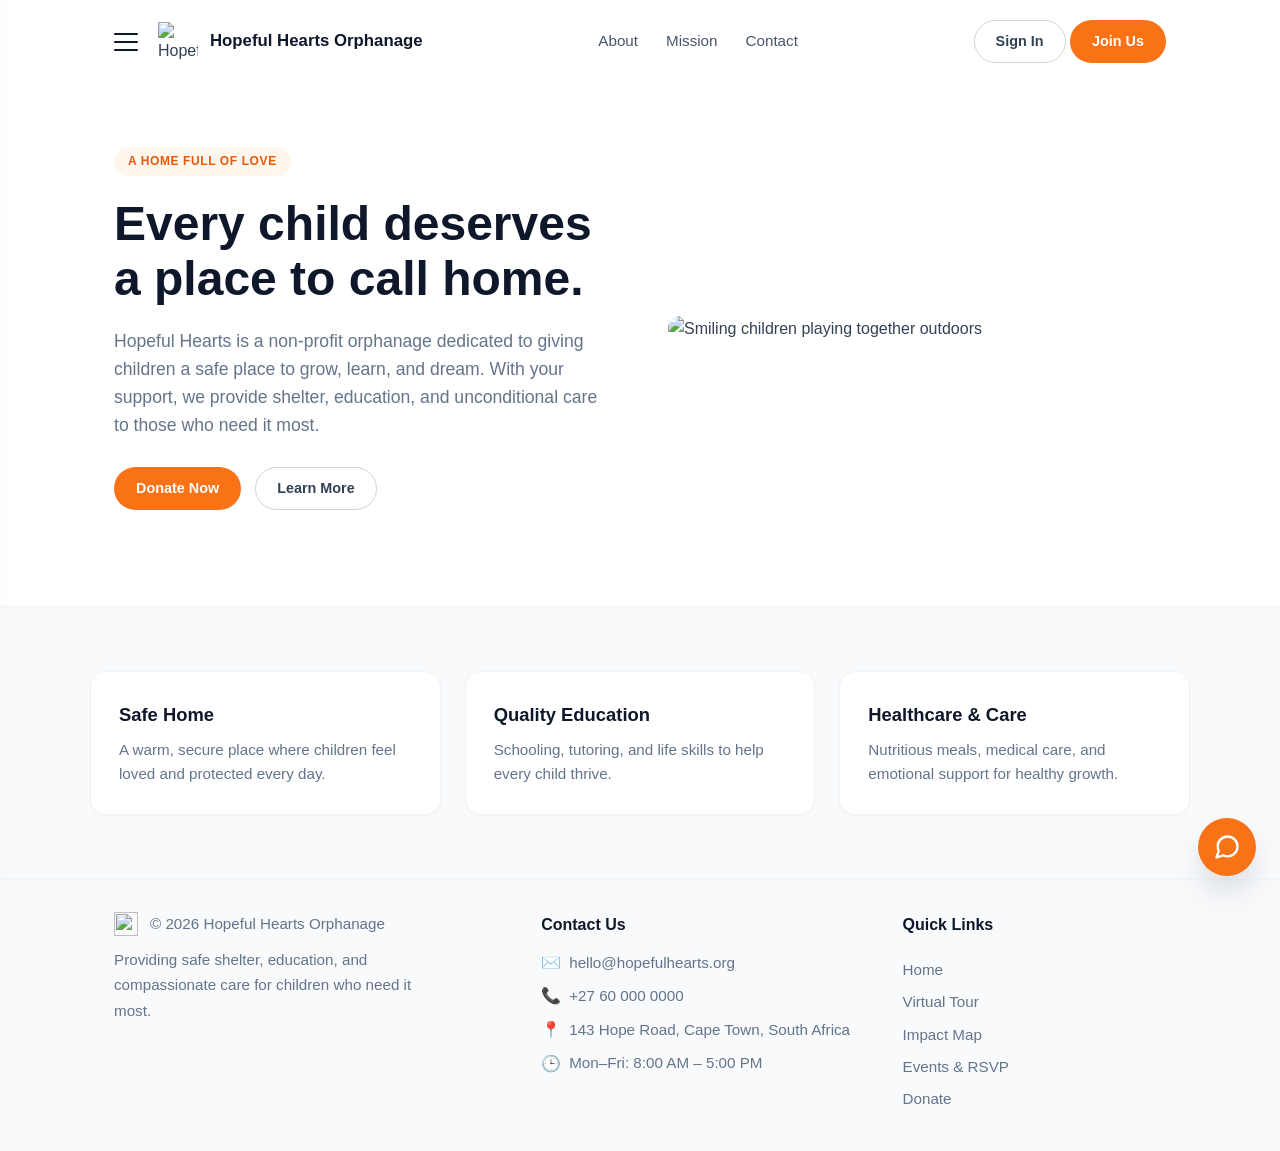
==== commit d024354f: "Merge pull request #17 from sisanda2504/main Added hamburger button" ====
--- a/index.html
+++ b/index.html
@@ -10,13 +10,17 @@
 <body>
   <header class="site-header">
     <div class="brand">
+      <button class="hamburger-menu-toggle" id="hamburgerToggleBtn" aria-label="Toggle Navigation" style="margin-right: 8px;">
+        <span></span>
+        <span></span>
+        <span></span>
+      </button>
       <img src="logo.png" alt="Hopeful Hearts logo" class="brand-logo" />
       <span class="brand-name">Hopeful Hearts Orphanage</span>
     </div>
     <nav class="site-nav">
       <a href="#about">About</a>
       <a href="#mission">Mission</a>
-      <a href="#volunteer" id="volunteerNavLink" style="display:none;">Volunteer</a>
       <a href="#contact">Contact</a>
       <a href="admin/admin.html" id="dashboardLink" style="display:none;">Dashboard</a>
     </nav>
@@ -30,6 +34,19 @@
       <button id="logoutBtn" class="btn btn-outline" style="padding:6px 14px; font-size:0.85rem; cursor:pointer;">Logout</button>
     </div>
   </header>
+  <div class="hamburger-backdrop" id="hamburgerBackdrop"></div>
+  <div class="hamburger-drawer" id="hamburgerDrawer">
+    <div class="drawer-header" style="display:flex; justify-content:space-between; align-items:center; border-bottom:1px solid #f1f5f9; padding-bottom:12px; margin-bottom:12px;">
+      <h3 style="margin:0; font-size:1.1rem; color:#0f172a; font-weight:700;">Explore</h3>
+      <button id="hamburgerCloseBtn" style="background:none; border:none; font-size:1.6rem; cursor:pointer; color:#94a3b8; line-height:1;">&times;</button>
+    </div>
+    <nav class="drawer-nav">
+      <a href="#volunteer" id="volunteerNavLink" style="display:none;">Volunteer</a>
+      <a href="tour.html">Virtual Tour</a>
+      <a href="impact.html">Impact Map</a>
+      <a href="events.html">Events</a>
+    </nav>
+  </div>
 
   <main class="hero" id="about">
     <div class="hero-text">
@@ -97,6 +114,7 @@
   </div>
 </section>
 
+
   <aside class="chatbot" aria-label="Hopeful Hearts chat assistant">
     <button class="chatbot-toggle" type="button" aria-label="Open chat" aria-expanded="false" aria-controls="chatbot-panel">
       <svg class="chatbot-icon" viewBox="0 0 24 24" aria-hidden="true">
@@ -152,10 +170,15 @@
 
       <div class="footer-links">
         <h3>Quick Links</h3>
-        <a href="#about">About</a>
-        <a href="#mission">Mission</a>
+        <a href="index.html">Home</a>
+        <a href="tour.html">Virtual Tour</a>
+        <a href="impact.html">Impact Map</a>
+        <a href="events.html">Events &amp; RSVP</a>
         <a href="donate.html">Donate</a>
-        <a href="login.html">Sign In</a>
+        <p id="footerTicketLink" style="margin-top: 16px; font-size: 0.85rem; line-height: 1.4; color: #64748b; display: none;">
+          Want more help?<br>
+          <a href="tickets.html" style="color: #f97316; font-weight: 600; text-decoration: underline;">Send a message here</a>
+        </p>
       </div>
     </div>
   </footer>
@@ -199,10 +222,13 @@
 
     async function checkUser() {
       const { data: { user } } = await supabase.auth.getUser()
+      const footerLink = document.getElementById('footerTicketLink')
       
       if (user) {
         authButtons.style.display = 'none'
         userMenu.style.display = 'flex'
+        
+        if (footerLink) footerLink.style.display = 'block'
         
         const { data: profile } = await supabase
           .from('users')
@@ -224,6 +250,8 @@
         authButtons.style.display = 'flex'
         userMenu.style.display = 'none'
         dashboardLink.style.display = 'none'
+        
+        if (footerLink) footerLink.style.display = 'none'
         
         donateBtn.href = 'javascript:void(0)'
         donateBtn.onclick = function(e) {
@@ -247,7 +275,7 @@
     checkUser()
 
     supabase.auth.onAuthStateChange(() => {
-      checkUser()
+      checkUser();
     })
   </script>
   <script src="script.js"></script>
--- a/styles.css
+++ b/styles.css
@@ -390,12 +390,118 @@
   gap: 8px;
 }
 
+/* Tickets Section */
+.tickets-section {
+  max-width: 1100px;
+  margin: 0 auto;
+  padding: 64px 24px;
+  border-top: 1px solid #f1f5f9;
+}
+.tickets-header {
+  text-align: center;
+  margin-bottom: 40px;
+}
+.tickets-header h2 {
+  font-size: 2.2rem;
+  color: #0f172a;
+  margin-bottom: 12px;
+  font-weight: 700;
+}
+.tickets-header p {
+  font-size: 1.05rem;
+  color: #64748b;
+  max-width: 600px;
+  margin: 0 auto;
+}
+.tickets-grid {
+  display: grid;
+  grid-template-columns: 1.2fr 1fr;
+  gap: 40px;
+  align-items: start;
+}
+.ticket-form-card, .ticket-list-card {
+  background: #ffffff;
+  border: 1px solid #e2e8f0;
+  border-radius: 16px;
+  padding: 28px;
+  box-shadow: 0 4px 6px -1px rgba(0,0,0,0.02);
+}
+.ticket-list-card h3 {
+  font-size: 1.2rem;
+  color: #0f172a;
+  margin-bottom: 20px;
+  border-bottom: 1px solid #f1f5f9;
+  padding-bottom: 12px;
+  display: flex;
+  justify-content: space-between;
+  align-items: center;
+}
+.ticket-list-container {
+  display: flex;
+  flex-direction: column;
+  gap: 16px;
+  max-height: 400px;
+  overflow-y: auto;
+  padding-right: 8px;
+}
+.ticket-card {
+  background: #f8fafc;
+  border: 1px solid #e2e8f0;
+  border-radius: 12px;
+  padding: 16px;
+  position: relative;
+  animation: slideIn 0.3s ease;
+}
+.ticket-card-header {
+  display: flex;
+  justify-content: space-between;
+  align-items: flex-start;
+  margin-bottom: 6px;
+}
+.ticket-subject {
+  font-weight: 600;
+  color: #0f172a;
+  font-size: 0.95rem;
+}
+.ticket-status {
+  font-size: 0.72rem;
+  font-weight: 700;
+  padding: 3px 8px;
+  border-radius: 999px;
+  background: #ffe8d6;
+  color: #d97706;
+}
+.ticket-status.read {
+  background: #dcfce7;
+  color: #15803d;
+}
+.ticket-time {
+  font-size: 0.75rem;
+  color: #94a3b8;
+  display: block;
+  margin-bottom: 8px;
+}
+.ticket-message {
+  font-size: 0.88rem;
+  color: #475569;
+  line-height: 1.45;
+  white-space: pre-wrap;
+}
+.ticket-empty {
+  text-align: center;
+  color: #94a3b8;
+  padding: 40px 0;
+  font-style: italic;
+  font-size: 0.9rem;
+}
+
 /* Responsive */
 @media (max-width: 768px) {
   .site-nav { display: none; }
   .hero { grid-template-columns: 1fr; padding: 40px 24px 64px; gap: 40px; }
   .hero-text h1 { font-size: 2.2rem; }
   .mission-grid { grid-template-columns: 1fr; }
+  .tickets-grid { grid-template-columns: 1fr; gap: 32px; }
   .chatbot { right: 16px; bottom: 16px; }
   .chatbot-panel { bottom: 72px; height: min(560px, calc(100vh - 104px)); }
   .chatbot-prompts { grid-template-columns: repeat(2, minmax(0, 1fr)); }
@@ -488,3 +594,95 @@
   .volunteer-inner { grid-template-columns: 1fr; gap: 32px; }
   .volunteer-impact { transform: none; }
 }
+
+/* Hamburger Menu Toggle Button styling */
+.hamburger-menu-toggle {
+  display: flex;
+  flex-direction: column;
+  justify-content: space-between;
+  width: 24px;
+  height: 18px;
+  background: transparent;
+  border: none;
+  cursor: pointer;
+  padding: 0;
+  z-index: 105;
+  margin-right: 18px;
+}
+.hamburger-menu-toggle span {
+  width: 100%;
+  height: 2px;
+  background-color: #0f172a;
+  border-radius: 99px;
+  transition: all 0.25s ease-in-out;
+}
+
+/* Backdrop Overlay */
+.hamburger-backdrop {
+  position: fixed;
+  top: 0;
+  left: 0;
+  width: 100%;
+  height: 100%;
+  background: rgba(15, 23, 42, 0.3);
+  backdrop-filter: blur(1.5px);
+  z-index: 99;
+  opacity: 0;
+  pointer-events: none;
+  transition: opacity 0.25s ease;
+}
+.hamburger-backdrop.visible {
+  opacity: 1;
+  pointer-events: auto;
+}
+
+/* Hamburger animations to X when open */
+.hamburger-menu-toggle.open span:nth-child(1) {
+  transform: translateY(8px) rotate(45deg);
+}
+.hamburger-menu-toggle.open span:nth-child(2) {
+  opacity: 0;
+}
+.hamburger-menu-toggle.open span:nth-child(3) {
+  transform: translateY(-8px) rotate(-45deg);
+}
+
+/* Left-side Drawer for sub-features */
+.hamburger-drawer {
+  position: fixed;
+  top: 0;
+  left: -280px; /* Hide offscreen left */
+  width: 260px;
+  height: 100vh;
+  background: #ffffff;
+  padding: 32px 24px;
+  box-shadow: 4px 0 25px rgba(15, 23, 42, 0.12);
+  z-index: 100;
+  display: flex;
+  flex-direction: column;
+  transition: left 0.3s cubic-bezier(0.4, 0, 0.2, 1);
+}
+.hamburger-drawer.open {
+  left: 0;
+}
+.drawer-nav {
+  display: flex;
+  flex-direction: column;
+  gap: 18px;
+  margin-top: 24px;
+}
+.drawer-nav a {
+  font-size: 1.05rem;
+  padding: 8px 0;
+  border-bottom: 1px solid #f1f5f9;
+  color: #475569;
+  font-weight: 500;
+  text-decoration: none;
+  transition: color 0.2s;
+}
+.drawer-nav a:hover {
+  color: #0f172a;
+}
+
+
+
